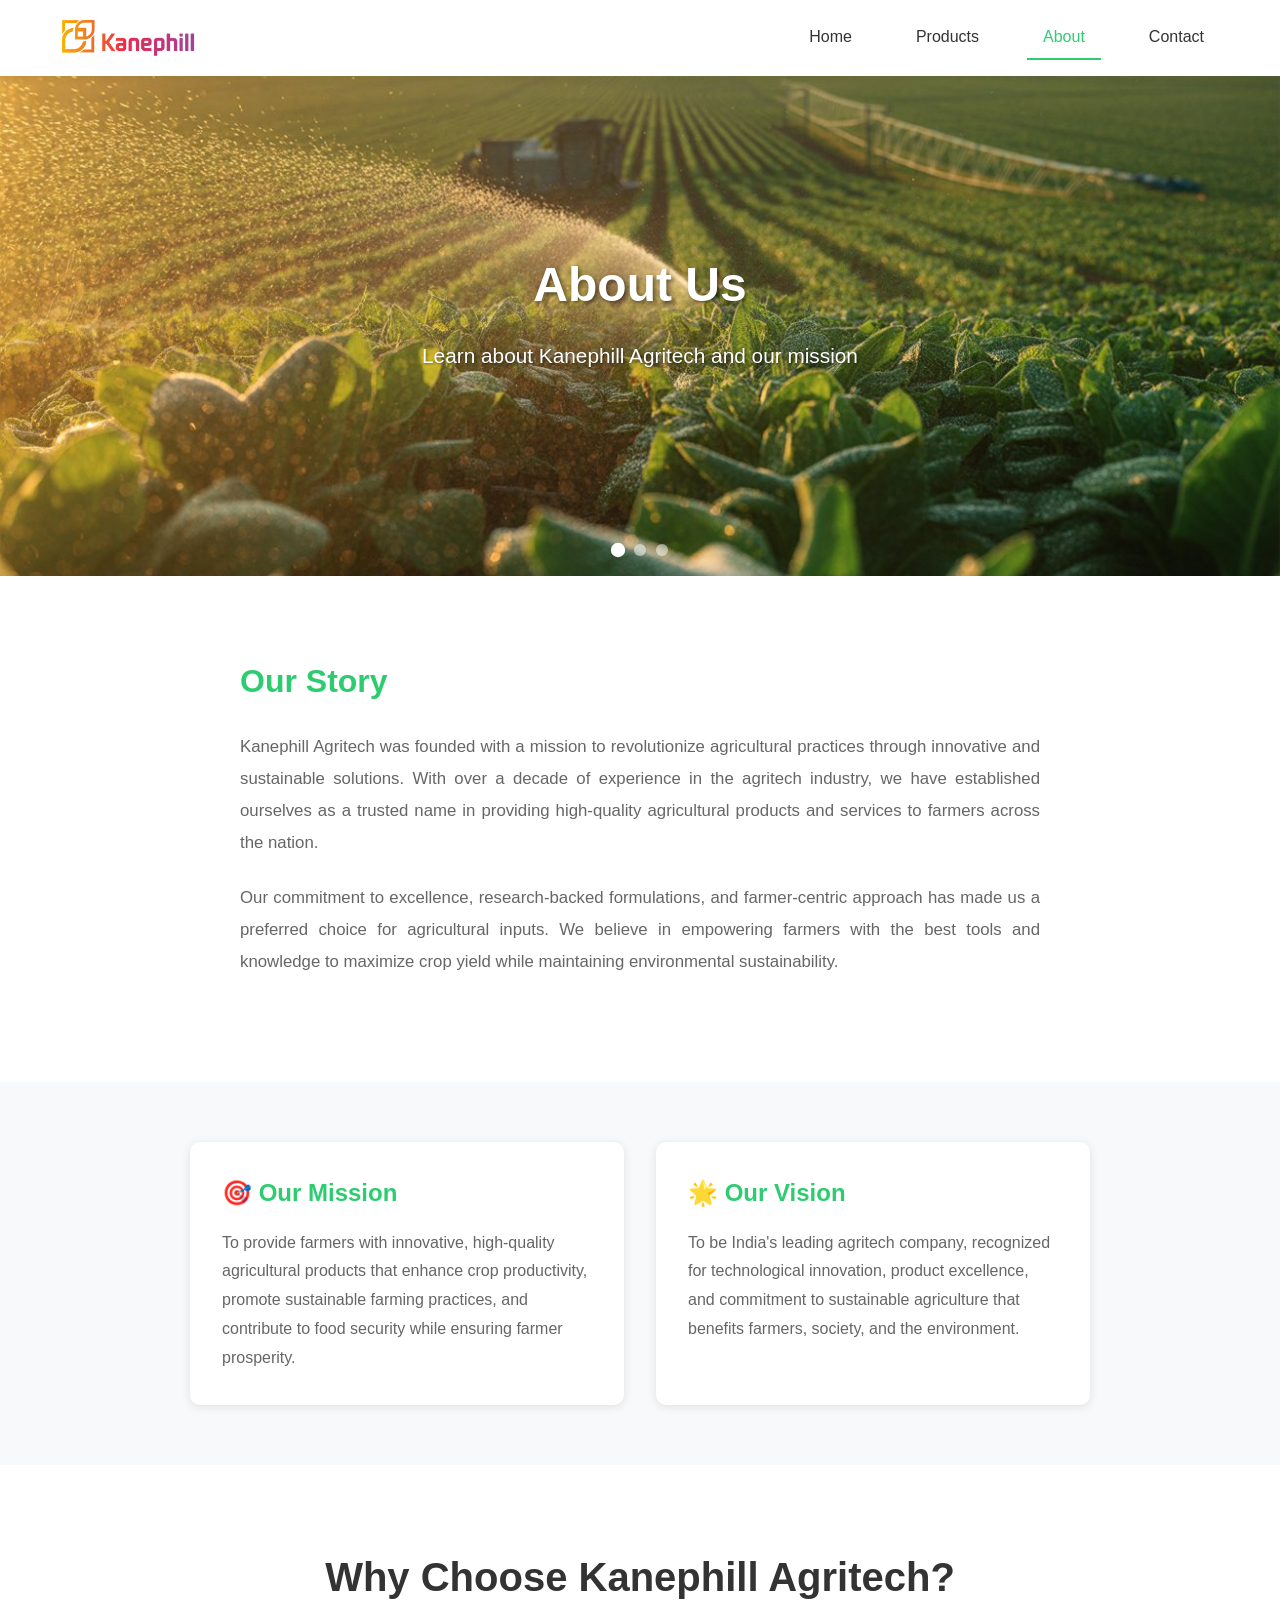
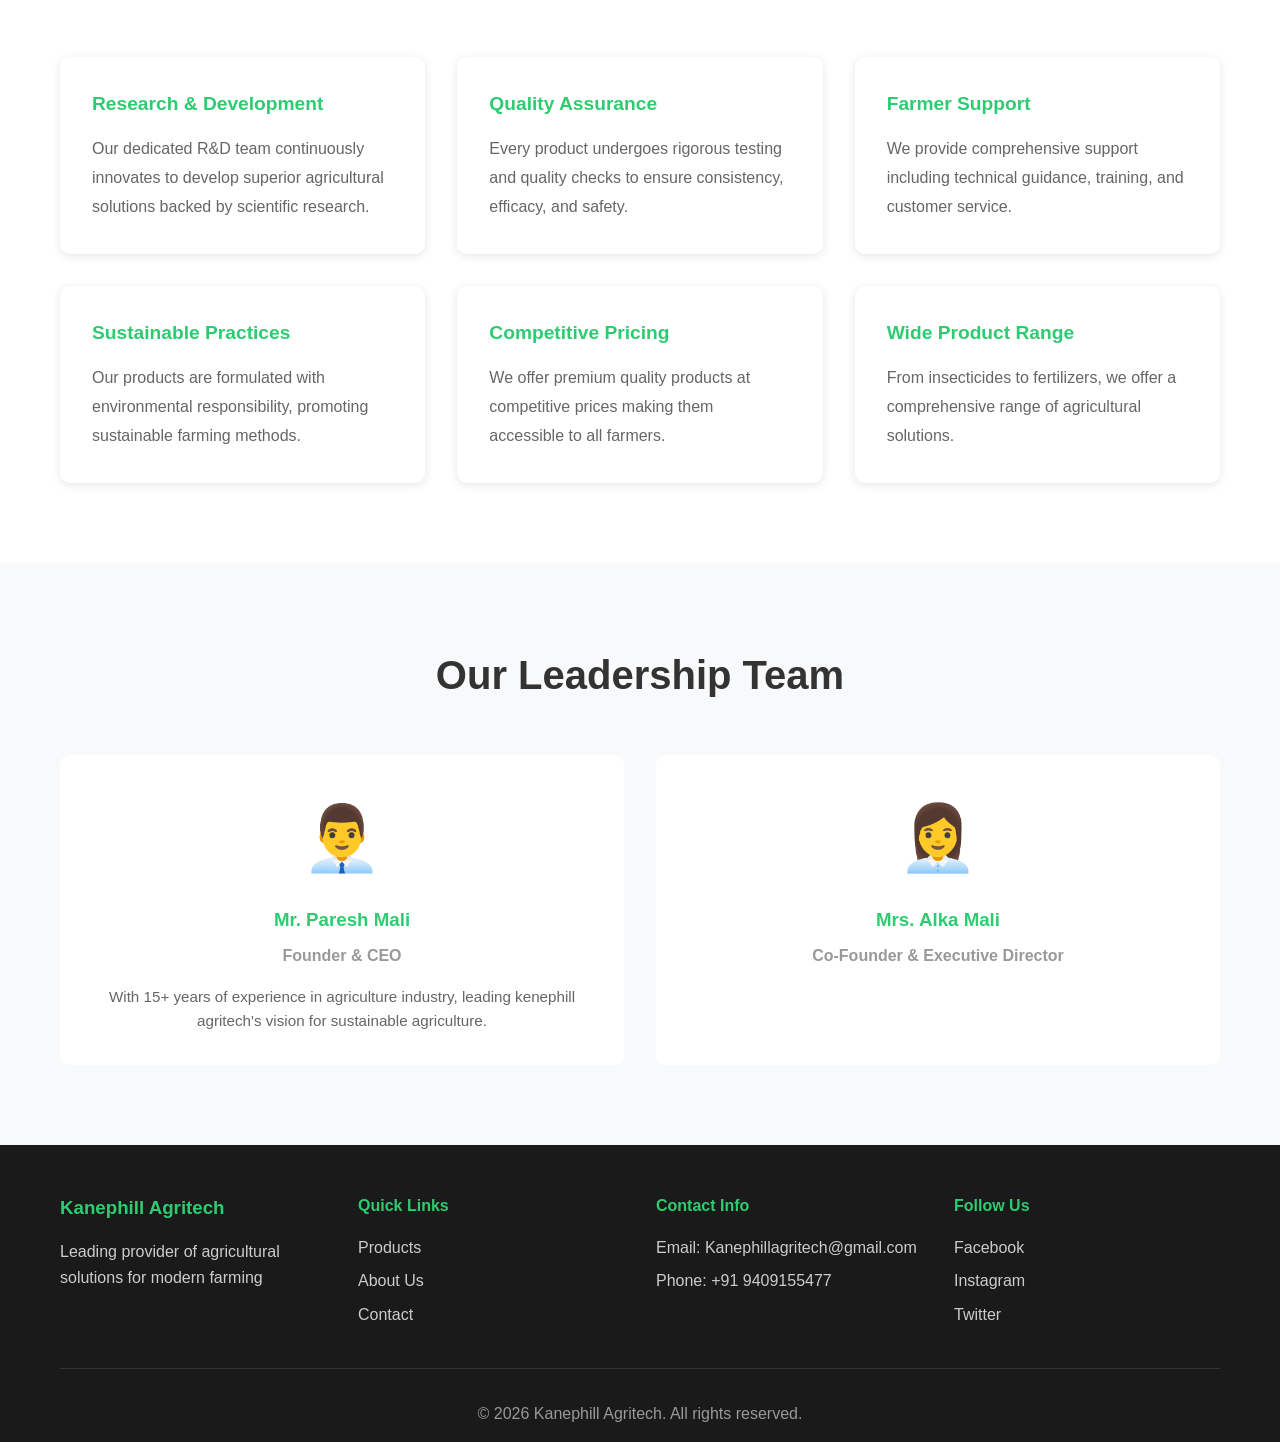
==== Assets/about.html @ 3b34ffd4 "Add files via upload" ====
<!DOCTYPE html>
<html lang="en">
<head>
    <meta charset="UTF-8">
    <meta name="viewport" content="width=device-width, initial-scale=1.0">
    <title>About Us - Kanephill Agritech</title>
    <meta name="description" content="Learn about Kanephill Agritech's mission, vision, and commitment to sustainable agricultural solutions for farmers across India.">
    <meta name="keywords" content="Kanephill Agritech about, agritech mission, sustainable farming, crop protection, agricultural innovation">
    <meta name="robots" content="index, follow">
    <link rel="canonical" href="about.html">
    <meta property="og:title" content="About Kanephill Agritech" />
    <meta property="og:description" content="Discover Kanephill Agritech's mission, vision, and sustainable farming approach for reliable agricultural products." />
    <meta property="og:image" content="Images/banner3.jpeg" />
    <meta property="og:url" content="about.html" />
    <meta property="og:site_name" content="Kanephill Agritech" />
    <meta property="og:type" content="website" />
    <meta property="og:locale" content="en_IN" />
    <meta name="twitter:card" content="summary_large_image" />
    <meta name="twitter:title" content="About Kanephill Agritech" />
    <meta name="twitter:description" content="Learn about Kanephill Agritech's mission, vision, and sustainable agricultural solutions." />
    <meta name="twitter:image" content="Images/banner3.jpeg" />
    <link rel="icon" href="Images/Logo2.png">
    <link rel="stylesheet" href="style.css">
    <script type="application/ld+json">
    {
        "@context": "https://schema.org",
        "@type": "Organization",
        "name": "Kanephill Agritech",
        "logo": "Images/Logo.png",
        "sameAs": ["https://www.facebook.com/people/Kanephill-Agritech-Private-Limited/61563167587419/"]
    }
    </script>
</head>
<body>
    <!-- Navigation Bar -->
<nav class="navbar">
    <div class="container">
        <div class="logo">
            <a href="../index.html">
                <img src="Images/Logo.png" alt="Kanephill Agritech Logo" class="logo-img">
            </a>
        </div>
        <div class="nav-menu" id="navMenu">
            <a href="../index.html">Home</a>
            <a href="products.html">Products</a>
            <a href="about.html" class="active">About</a>
            <a href="contact.html">Contact</a>
        </div>
        <div class="hamburger" id="hamburger">
            <span></span>
            <span></span>
            <span></span>
        </div>
    </div>
</nav>

    <!-- Page Header with Banner -->
    <div class="banner-slider">
        <div class="slides">
            <div class="slide">
                <img src="Images/banner3.jpeg" alt="About Banner">
                <div class="slide-content">
                    <h2>About Us</h2>
                    <p>Learn about Kanephill Agritech and our mission</p>
                </div>
            </div>
            <div class="slide">
                <img src="Images/banner2.jpeg" alt="About Banner 2">
                <div class="slide-content">
                    <h2>Our Vision</h2>
                    <p>Leading agricultural innovation for a sustainable future</p>
                </div>
            </div>
            <div class="slide">
                <img src="Images/banner1.webp" alt="About Banner 3">
                <div class="slide-content">
                    <h2>Our Commitment</h2>
                    <p>Quality products and expert support for farmers</p>
                </div>
            </div>
        </div>
        <div class="dots">
            <button class="dot active"></button>
            <button class="dot"></button>
            <button class="dot"></button>
        </div>
    </div>

    <!-- About Section -->
    <section class="about-section">
        <div class="container">
            <div class="about-content">
                <div class="about-text">
                    <h2>Our Story</h2>
                    <p>
                        Kanephill Agritech was founded with a mission to revolutionize agricultural practices through 
                        innovative and sustainable solutions. With over a decade of experience in the agritech industry, 
                        we have established ourselves as a trusted name in providing high-quality agricultural products 
                        and services to farmers across the nation.
                    </p>
                    <p>
                        Our commitment to excellence, research-backed formulations, and farmer-centric approach has made 
                        us a preferred choice for agricultural inputs. We believe in empowering farmers with the best tools 
                        and knowledge to maximize crop yield while maintaining environmental sustainability.
                    </p>
                </div>
            </div>
        </div>
    </section>

    <!-- Mission & Vision -->
    <section class="mission-vision">
        <div class="container">
            <div class="mv-grid">
                <div class="mv-card">
                    <h3>🎯 Our Mission</h3>
                    <p>
                        To provide farmers with innovative, high-quality agricultural products that enhance crop productivity, 
                        promote sustainable farming practices, and contribute to food security while ensuring farmer prosperity.
                    </p>
                </div>
                <div class="mv-card">
                    <h3>🌟 Our Vision</h3>
                    <p>
                        To be India's leading agritech company, recognized for technological innovation, product excellence, 
                        and commitment to sustainable agriculture that benefits farmers, society, and the environment.
                    </p>
                </div>
            </div>
        </div>
    </section>

    <!-- Why Choose Us -->
    <section class="why-choose-us">
        <div class="container">
            <h2>Why Choose Kanephill Agritech?</h2>
            <div class="choose-grid">
                <div class="choose-item">
                    <h3>Research & Development</h3>
                    <p>Our dedicated R&D team continuously innovates to develop superior agricultural solutions backed by scientific research.</p>
                </div>
                <div class="choose-item">
                    <h3>Quality Assurance</h3>
                    <p>Every product undergoes rigorous testing and quality checks to ensure consistency, efficacy, and safety.</p>
                </div>
                <div class="choose-item">
                    <h3>Farmer Support</h3>
                    <p>We provide comprehensive support including technical guidance, training, and customer service.</p>
                </div>
                <div class="choose-item">
                    <h3>Sustainable Practices</h3>
                    <p>Our products are formulated with environmental responsibility, promoting sustainable farming methods.</p>
                </div>
                <div class="choose-item">
                    <h3>Competitive Pricing</h3>
                    <p>We offer premium quality products at competitive prices making them accessible to all farmers.</p>
                </div>
                <div class="choose-item">
                    <h3>Wide Product Range</h3>
                    <p>From insecticides to fertilizers, we offer a comprehensive range of agricultural solutions.</p>
                </div>
            </div>
        </div>
    </section>

    <!-- Team Section -->
    <section class="team-section">
        <div class="container">
            <h2>Our Leadership Team</h2>
            <div class="team-grid">
                <div class="team-member">
                    <div class="member-avatar">👨‍💼</div>
                    <h3>Mr. Paresh Mali</h3>
                    <p class="member-position">Founder & CEO</p>
                    <p class="member-bio">With 15+ years of experience in agriculture industry, leading kenephill agritech's vision for sustainable agriculture.</p>
                </div>
                <div class="team-member">
                    <div class="member-avatar">👩‍💼</div>
                    <h3>Mrs. Alka Mali</h3>
                    <p class="member-position">Co-Founder & Executive Director</p>
                </div>
            </div>
        </div>
    </section>

        <!-- Developed for
Paresh Mali, Founder & MD — Kanephil Agritech

Website Developed By
Ankit Kushwaha — Freelance Developer

Project Executed By
Aurien Media
Rohit Shah — Founder & CEO

© All Rights Reserved by Aurien Media & Kanephil Agritech Pvt. Ltd. -->

    <!-- Footer -->
    <footer class="footer">
        <div class="container">
            <div class="footer-content">
                <div class="footer-section">
                    <h3>Kanephill Agritech</h3>
                    <p>Leading provider of agricultural solutions for modern farming</p>
                </div>
                <div class="footer-section">
                    <h4>Quick Links</h4>
                    <ul>
                        <li><a href="products.html">Products</a></li>
                        <li><a href="about.html">About Us</a></li>
                        <li><a href="contact.html">Contact</a></li>
                    </ul>
                </div>
                <div class="footer-section">
                    <h4>Contact Info</h4>
                    <p>Email: Kanephillagritech@gmail.com</p>
                    <p>Phone: +91 9409155477</p>
                </div>
                <div class="footer-section">
                    <h4>Follow Us</h4>
                    <ul>
                        <li><a href="https://www.facebook.com/people/Kanephill-Agritech-Private-Limited/61563167587419/">Facebook</a></li>
                        <li><a href="https://www.instagram.com/kanephill_agritech_pvt_ltd">Instagram</a></li>
                        <li><a href="https://x.com/KLimited87195">Twitter</a></li>
                    </ul>
                </div>
            </div>
            <div class="footer-bottom">
                <p>&copy; 2026 Kanephill Agritech. All rights reserved.</p>
            </div>
        </div>
    </footer>

    <script src="main.js"></script>
    <script src="banner-slider.js"></script>
</body>
</html>
---- Assets/style.css ----
/* Global Styles */
* {
    margin: 0;
    padding: 0;
    box-sizing: border-box;
}

:root {
    --primary-color: #2ecc71;
    --secondary-color: #27ae60;
    --text-color: #333;
    --light-bg: #f8f9fa;
    --border-color: #ddd;
    --shadow: 0 2px 10px rgba(0, 0, 0, 0.1);
    --transition: all 0.3s ease;
}

html {
    scroll-behavior: smooth;
}

body {
    font-family: 'Segoe UI', Tahoma, Geneva, Verdana, sans-serif;
    line-height: 1.6;
    color: var(--text-color);
    background-color: #fff;
}

.container {
    max-width: 1200px;
    margin: 0 auto;
    padding: 0 20px;
}

/* Navigation Bar */
.navbar {
    background-color: #fff;
    box-shadow: var(--shadow);
    position: sticky;
    top: 0;
    z-index: 100;
}

.logo {
    display: flex;
    align-items: center;
    gap: 0.5rem;
}

.logo a {
    display: flex;
    align-items: center;
}

/* Developed for
Paresh Mali, Founder & MD — Kanephil Agritech

Website Developed By
Ankit Kushwaha — Freelance Developer

Project Executed By
Aurien Media
Rohit Shah — Founder & CEO

© All Rights Reserved by Aurien Media & Kanephil Agritech Pvt. Ltd. */

.logo-img {
    height: 40px;
    width: auto;
    object-fit: contain;
    transition: var(--transition);
}

.logo-img:hover {
    transform: scale(1.05);
}

@media (max-width: 480px) {
    .logo-img {
        height: 40px;
    }
}

.navbar .container {
    display: flex;
    justify-content: space-between;
    align-items: center;
    padding: 1rem 20px;
}

.logo h1 {
    color: var(--primary-color);
    font-size: 1.8rem;
    font-weight: 700;
}

.nav-menu {
    display: flex;
    gap: 2rem;
}

.nav-menu a {
    text-decoration: none;
    color: var(--text-color);
    font-weight: 500;
    transition: var(--transition);
    padding: 0.5rem 1rem;
}

.nav-menu a:hover,
.nav-menu a.active {
    color: var(--primary-color);
    border-bottom: 2px solid var(--primary-color);
}

.hamburger {
    display: none;
    flex-direction: column;
    cursor: pointer;
}

.hamburger span {
    width: 25px;
    height: 3px;
    background-color: var(--text-color);
    margin: 5px 0;
    transition: var(--transition);
    border-radius: 2px;
}

.hamburger.active span:nth-child(1) {
    transform: rotate(45deg) translate(10px, 10px);
}

.hamburger.active span:nth-child(2) {
    opacity: 0;
}

.hamburger.active span:nth-child(3) {
    transform: rotate(-45deg) translate(7px, -7px);
}

/* Banner Slider - Simple Right to Left */
.banner-slider {
    width: 100%;
    height: 500px;
    position: relative;
    overflow: hidden;
}

.banner-slider .slides {
    display: flex;
    width: 300%;
    height: 100%;
    transition: transform 0.8s ease-in-out;
}

.banner-slider .slide {
    width: 33.333%;
    height: 100%;
    position: relative;
}

.banner-slider .slide img {
    width: 100%;
    height: 100%;
    object-fit: cover;
}

.banner-slider .slide-content {
    position: absolute;
    top: 50%;
    left: 50%;
    transform: translate(-50%, -50%);
    text-align: center;
    color: white;
    z-index: 2;
    padding: 20px;
    width: 80%;
}

.banner-slider .slide-content h2 {
    font-size: 3rem;
    margin-bottom: 1rem;
    text-shadow: 2px 2px 4px rgba(0, 0, 0, 0.5);
}

.banner-slider .slide-content p {
    font-size: 1.3rem;
    margin-bottom: 2rem;
    text-shadow: 1px 1px 3px rgba(0, 0, 0, 0.5);
}

.banner-slider .dots {
    position: absolute;
    bottom: 20px;
    left: 50%;
    transform: translateX(-50%);
    display: flex;
    gap: 10px;
    z-index: 3;
}

.banner-slider .dot {
    width: 12px;
    height: 12px;
    border-radius: 50%;
    background-color: rgba(255, 255, 255, 0.5);
    cursor: pointer;
    transition: all 0.3s ease;
    border: none;
}

.banner-slider .dot.active,
.banner-slider .dot:hover {
    background-color: white;
    transform: scale(1.2);
}

@media (max-width: 768px) {
    .banner-slider {
        height: 400px;
    }

    .banner-slider .slide-content h2 {
        font-size: 2rem;
    }

    .banner-slider .slide-content p {
        font-size: 1rem;
    }
}

@media (max-width: 480px) {
    .banner-slider {
        height: 300px;
    }

    .banner-slider .slide-content h2 {
        font-size: 1.5rem;
    }
}

/* Hero Section */
.hero {
    background: linear-gradient(135deg, var(--primary-color) 0%, var(--secondary-color) 100%);
    color: white;
    padding: 100px 20px;
    text-align: center;
    min-height: 500px;
    display: flex;
    align-items: center;
    justify-content: center;
}

.hero-content h2 {
    font-size: 3rem;
    margin-bottom: 1rem;
    animation: slideInDown 0.8s ease;
}

.hero-content p {
    font-size: 1.3rem;
    margin-bottom: 2rem;
    animation: slideInUp 0.8s ease;
}

@keyframes slideInDown {
    from {
        opacity: 0;
        transform: translateY(-30px);
    }

    to {
        opacity: 1;
        transform: translateY(0);
    }
}

@keyframes slideInUp {
    from {
        opacity: 0;
        transform: translateY(30px);
    }

    to {
        opacity: 1;
        transform: translateY(0);
    }
}

/* Buttons */
.btn {
    display: inline-block;
    padding: 12px 30px;
    border-radius: 5px;
    text-decoration: none;
    font-weight: 600;
    transition: var(--transition);
    border: none;
    cursor: pointer;
    font-size: 1rem;
}

.btn-primary {
    background-color: white;
    color: var(--primary-color);
}

.btn-primary:hover {
    background-color: var(--light-bg);
    transform: translateY(-3px);
    box-shadow: var(--shadow);
}

.btn-secondary {
    background-color: var(--primary-color);
    color: white;
}

.btn-secondary:hover {
    background-color: var(--secondary-color);
    transform: translateY(-3px);
    box-shadow: var(--shadow);
}

/* Featured Products Section - Home Page */
.featured-products {
    padding: 80px 20px;
    background-color: var(--light-bg);
}

.featured-products .container {
    max-width: 1400px;
    margin: 0 auto;
}

.featured-products h2 {
    text-align: center;
    font-size: 2.5rem;
    margin-bottom: 3rem;
    color: var(--text-color);
}

.products-grid {
    display: grid;
    grid-template-columns: repeat(5, 1fr);
    gap: 1rem;
}

@media (max-width: 1024px) {
    .products-grid {
        grid-template-columns: repeat(2, 1fr);
    }
}

@media (max-width: 600px) {
    .products-grid {
        grid-template-columns: 1fr;
    }
}

.product-card {
    background-color: white;
    padding: 2rem 1rem;
    border-radius: 10px;
    text-align: center;
    box-shadow: var(--shadow);
    transition: var(--transition);
}

.product-card:hover {
    transform: translateY(-10px);
    box-shadow: 0 10px 25px rgba(0, 0, 0, 0.15);
}

.category-image {
    width: 100%;
    height: 150px;
    display: flex;
    align-items: center;
    justify-content: center;
    margin-bottom: 1rem;
    overflow: hidden;
}

.category-image img {
    max-width: 100%;
    max-height: 100%;
    width: auto;
    height: auto;
    object-fit: contain;
    transition: var(--transition);
}

.product-card:hover .category-image img {
    transform: scale(1.1);
}

.product-icon {
    font-size: 3rem;
    margin-bottom: 1rem;
}

.product-card h3 {
    color: var(--primary-color);
    margin-bottom: 1rem;
    font-size: 1.4rem;
}

.product-card p {
    color: #666;
    margin-bottom: 1.5rem;
    line-height: 1.8;
}

/* Why Choose Us Section */
.why-us {
    padding: 80px 20px;
    background-color: white;
}

.why-us h2 {
    text-align: center;
    font-size: 2.5rem;
    margin-bottom: 3rem;
    color: var(--text-color);
}

.features-grid {
    display: grid;
    grid-template-columns: repeat(auto-fit, minmax(250px, 1fr));
    gap: 2rem;
}

.feature {
    text-align: center;
    padding: 2rem;
    border-radius: 10px;
    background-color: var(--light-bg);
    transition: var(--transition);
}

.feature:hover {
    background-color: var(--primary-color);
    color: white;
    transform: translateY(-5px);
}

.feature-icon {
    font-size: 3rem;
    margin-bottom: 1rem;
}

.feature h3 {
    margin-bottom: 1rem;
    font-size: 1.3rem;
}

.feature p {
    color: #666;
    line-height: 1.8;
}

.feature:hover p {
    color: white;
}

/* Statistics Section */
.statistics {
    padding: 80px 20px;
    background: linear-gradient(135deg, var(--primary-color) 0%, var(--secondary-color) 100%);
    color: white;
}

.statistics h2 {
    text-align: center;
    font-size: 2.5rem;
    margin-bottom: 3rem;
}

.stats-grid {
    display: grid;
    grid-template-columns: repeat(auto-fit, minmax(250px, 1fr));
    gap: 2rem;
}

.stat-card {
    background-color: rgba(255, 255, 255, 0.1);
    padding: 2rem;
    border-radius: 10px;
    text-align: center;
    border: 1px solid rgba(255, 255, 255, 0.2);
    transition: var(--transition);
}

.stat-card:hover {
    background-color: rgba(255, 255, 255, 0.2);
    transform: translateY(-5px);
}

.stat-number {
    font-size: 2.5rem;
    font-weight: 700;
    margin-bottom: 0.5rem;
}

.stat-label {
    font-size: 1.1rem;
    font-weight: 500;
}

/* CTA Section */
.cta-section {
    padding: 60px 20px;
    text-align: center;
    background-color: var(--light-bg);
}

.cta-section h2 {
    font-size: 2rem;
    margin-bottom: 1rem;
    color: var(--text-color);
}

.cta-section p {
    font-size: 1.1rem;
    margin-bottom: 2rem;
    color: #666;
}

.cta-buttons {
    display: flex;
    gap: 1rem;
    justify-content: center;
    flex-wrap: wrap;
}

/* PAGE HEADER - Used on all pages */
.page-header {
    background: linear-gradient(135deg, var(--primary-color) 0%, var(--secondary-color) 100%);
    color: white;
    padding: 60px 20px;
    text-align: center;
    min-height: 250px;
    display: flex;
    align-items: center;
    justify-content: center;
}

.page-header h1 {
    font-size: 2.5rem;
    margin-bottom: 1rem;
}

.page-header p {
    font-size: 1.2rem;
}

/* PRODUCTS PAGE STYLES */
.filter-section {
    padding: 40px 20px;
    background-color: white;
    text-align: center;
}

.filter-section h2 {
    margin-bottom: 2rem;
    color: var(--text-color);
}

.filter-buttons {
    display: flex;
    gap: 1rem;
    justify-content: center;
    flex-wrap: wrap;
}

.filter-btn {
    padding: 10px 20px;
    border: 2px solid var(--primary-color);
    background-color: white;
    color: var(--primary-color);
    border-radius: 25px;
    cursor: pointer;
    font-weight: 600;
    transition: var(--transition);
}

.filter-btn:hover,
.filter-btn.active {
    background-color: var(--primary-color);
    color: white;
}

.products-section {
    padding: 60px 20px;
    background-color: var(--light-bg);
}

.products-grid-large {
    display: grid;
    grid-template-columns: repeat(auto-fill, minmax(350px, 1fr));
    gap: 2rem;
}

.product-item {
    background-color: #F1F1F1;
    border-radius: 10px;
    overflow: hidden;
    box-shadow: var(--shadow);
    transition: var(--transition);
    animation: fadeInUp 0.6s ease-out;
}

.product-item:hover {
    transform: translateY(-10px);
    box-shadow: 0 15px 30px rgba(0, 0, 0, 0.2);
}

.product-image {
    background: white;
    height: 200px;
    display: flex;
    align-items: center;
    justify-content: center;
    overflow: hidden;
    position: relative;
}

.product-image img {
    max-width: 100%;
    max-height: 100%;
    width: auto;
    height: auto;
    object-fit: contain;
    transition: var(--transition);
    filter: drop-shadow(0 2px 4px rgba(0, 0, 0, 0.2));
}

.product-item:hover .product-image img {
    transform: scale(1.1);
    filter: drop-shadow(0 4px 8px rgba(0, 0, 0, 0.3));
}

/* Developed for
Paresh Mali, Founder & MD — Kanephil Agritech

Website Developed By
Ankit Kushwaha — Freelance Developer

Project Executed By
Aurien Media
Rohit Shah — Founder & CEO

© All Rights Reserved by Aurien Media & Kanephil Agritech Pvt. Ltd. */

.product-image-placeholder {
    background: linear-gradient(135deg, #e8f5e9 0%, #c8e6c9 100%);
    display: flex;
    align-items: center;
    justify-content: center;
    height: 200px;
    width: 100%;
}

.product-image-placeholder img {
    max-width: 80%;
    max-height: 80%;
    object-fit: contain;
    filter: drop-shadow(0 2px 4px rgba(0, 0, 0, 0.1));
}

.product-icon-large {
    font-size: 3.5rem;
}

.product-details {
    padding: 1.5rem;
}

.product-details h3 {
    color: #000000;
    margin-bottom: 0.5rem;
    font-size: 1.3rem;
}

.product-code {
    color: #000000;
    font-size: 0.9rem;
    margin-bottom: 0.5rem;
}

.product-description {
    color: #666;
    margin-bottom: 1rem;
    font-size: 0.95rem;
}

.product-specs {
    background-color: var(--light-bg);
    padding: 1rem;
    border-radius: 5px;
    margin-bottom: 1rem;
    font-size: 0.9rem;
}

.product-specs p {
    margin-bottom: 0.5rem;
    color: #555;
}

.product-specs p:last-child {
    margin-bottom: 0;
}

.product-footer {
    display: flex;
    justify-content: space-between;
    align-items: center;
    margin-top: 1rem;
    padding-top: 1rem;
    border-top: 1px solid var(--border-color);
}

.price {
    font-size: 1.3rem;
    font-weight: 700;
    color: var(--primary-color);
}

/* ABOUT PAGE STYLES */
.about-section {
    padding: 80px 20px;
    background-color: white;
}

.about-content {
    max-width: 800px;
    margin: 0 auto;
}

.about-text h2 {
    color: var(--primary-color);
    font-size: 2rem;
    margin-bottom: 1.5rem;
}

.about-text p {
    color: #666;
    font-size: 1.05rem;
    line-height: 1.9;
    margin-bottom: 1.5rem;
    text-align: justify;
}

.mission-vision {
    padding: 60px 20px;
    background-color: var(--light-bg);
}

.mv-grid {
    display: grid;
    grid-template-columns: repeat(auto-fit, minmax(300px, 1fr));
    gap: 2rem;
    max-width: 900px;
    margin: 0 auto;
}

.mv-card {
    background-color: white;
    padding: 2rem;
    border-radius: 10px;
    box-shadow: var(--shadow);
    transition: var(--transition);
}

.mv-card:hover {
    transform: translateY(-5px);
    box-shadow: 0 10px 25px rgba(0, 0, 0, 0.15);
}

.mv-card h3 {
    color: var(--primary-color);
    margin-bottom: 1rem;
    font-size: 1.5rem;
}

.mv-card p {
    color: #666;
    line-height: 1.8;
}

.values-section {
    padding: 80px 20px;
    background-color: white;
}

.values-section h2 {
    text-align: center;
    font-size: 2.5rem;
    margin-bottom: 3rem;
    color: var(--text-color);
}

.values-grid {
    display: grid;
    grid-template-columns: repeat(auto-fit, minmax(250px, 1fr));
    gap: 2rem;
}

.value-item {
    text-align: center;
    padding: 2rem;
    background-color: var(--light-bg);
    border-radius: 10px;
    transition: var(--transition);
}

.value-item:hover {
    background-color: var(--primary-color);
    color: white;
    transform: translateY(-5px);
}

.value-icon {
    font-size: 3rem;
    margin-bottom: 1rem;
}

.value-item h3 {
    margin-bottom: 0.5rem;
    color: var(--primary-color);
}

.value-item:hover h3 {
    color: white;
}

.value-item p {
    color: #666;
}

.value-item:hover p {
    color: white;
}

.why-choose-us {
    padding: 80px 20px;
    background-color: white;
}

.why-choose-us h2 {
    text-align: center;
    font-size: 2.5rem;
    margin-bottom: 3rem;
    color: var(--text-color);
}

.choose-grid {
    display: grid;
    grid-template-columns: repeat(auto-fit, minmax(280px, 1fr));
    gap: 2rem;
}

.choose-item {
    background-color: white;
    padding: 2rem;
    border-radius: 10px;
    box-shadow: var(--shadow);
    transition: var(--transition);
}

.choose-item:hover {
    transform: translateY(-5px);
    box-shadow: 0 10px 25px rgba(0, 0, 0, 0.15);
}

.choose-item h3 {
    color: var(--primary-color);
    margin-bottom: 1rem;
    font-size: 1.2rem;
}

.choose-item p {
    color: #666;
    line-height: 1.8;
}

.team-section {
    padding: 80px 20px;
    background-color: var(--light-bg);
}

.team-section h2 {
    text-align: center;
    font-size: 2.5rem;
    margin-bottom: 3rem;
    color: var(--text-color);
}

.team-grid {
    display: grid;
    grid-template-columns: repeat(auto-fit, minmax(280px, 1fr));
    gap: 2rem;
}

.team-member {
    background-color: white;
    padding: 2rem;
    border-radius: 10px;
    text-align: center;
    transition: var(--transition);
}

.team-member:hover {
    background-color: var(--primary-color);
    color: white;
    transform: translateY(-5px);
}

.member-avatar {
    font-size: 4rem;
    margin-bottom: 1rem;
}

.team-member h3 {
    color: var(--primary-color);
    margin-bottom: 0.5rem;
}

.team-member:hover h3 {
    color: white;
}

.member-position {
    color: #999;
    font-weight: 600;
    margin-bottom: 1rem;
}

.team-member:hover .member-position {
    color: rgba(255, 255, 255, 0.8);
}

.member-bio {
    color: #666;
    font-size: 0.95rem;
    line-height: 1.6;
}

.team-member:hover .member-bio {
    color: white;
}

/* CONTACT PAGE STYLES */
.contact-info {
    padding: 60px 20px;
    background-color: white;
}

.info-grid {
    display: grid;
    grid-template-columns: repeat(auto-fit, minmax(280px, 1fr));
    gap: 2rem;
}

.info-card {
    background-color: var(--light-bg);
    padding: 2rem;
    border-radius: 10px;
    text-align: center;
    transition: var(--transition);
}

.info-card:hover {
    background-color: var(--primary-color);
    color: white;
    transform: translateY(-5px);
}

.info-icon {
    font-size: 3rem;
    margin-bottom: 1rem;
}

.info-card h3 {
    color: var(--primary-color);
    margin-bottom: 1rem;
    font-size: 1.3rem;
}

.info-card:hover h3 {
    color: white;
}

.info-card p {
    color: #666;
    margin-bottom: 0.5rem;
    font-size: 0.95rem;
}

.info-card:hover p {
    color: white;
}

.faq-section {
    padding: 80px 20px;
    background-color: var(--light-bg);
}

.faq-section h2 {
    text-align: center;
    font-size: 2.5rem;
    margin-bottom: 3rem;
    color: var(--text-color);
}

.faq-grid {
    display: grid;
    grid-template-columns: repeat(auto-fit, minmax(280px, 1fr));
    gap: 2rem;
}

.faq-item {
    background-color: white;
    padding: 1.5rem;
    border-radius: 10px;
    transition: var(--transition);
}

.faq-item:hover {
    background-color: var(--primary-color);
    color: white;
    transform: translateY(-3px);
}

.faq-item h3 {
    color: var(--primary-color);
    margin-bottom: 1rem;
    font-size: 1.1rem;
}

.faq-item:hover h3 {
    color: white;
}

.faq-item p {
    color: #666;
    font-size: 0.95rem;
    line-height: 1.6;
}

.faq-item:hover p {
    color: white;
}

.map-section {
    padding: 80px 20px;
    background-color: var(--light-bg);
}

.map-section h2 {
    text-align: center;
    font-size: 2.5rem;
    margin-bottom: 3rem;
    color: var(--text-color);
}

.map-container {
    max-width: 900px;
    margin: 0 auto;
    border-radius: 10px;
    overflow: hidden;
    box-shadow: var(--shadow);
}

/* Footer */
.footer {
    background-color: #1a1a1a;
    color: white;
    padding: 3rem 20px 1rem;
}

.footer-content {
    display: grid;
    grid-template-columns: repeat(auto-fit, minmax(250px, 1fr));
    gap: 2rem;
    margin-bottom: 2rem;
}

.footer-section h3,
.footer-section h4 {
    color: var(--primary-color);
    margin-bottom: 1rem;
}

.footer-section p {
    color: #ccc;
    margin-bottom: 0.5rem;
}

.footer-section ul {
    list-style: none;
}

.footer-section ul li {
    margin-bottom: 0.5rem;
}

.footer-section a {
    color: #ccc;
    text-decoration: none;
    transition: var(--transition);
}

.footer-section a:hover {
    color: var(--primary-color);
}

.footer-bottom {
    text-align: center;
    padding-top: 2rem;
    border-top: 1px solid #333;
    color: #999;
}

/* Scroll to Top Button */
.scroll-to-top {
    position: fixed;
    bottom: 30px;
    right: 30px;
    width: 50px;
    height: 50px;
    background-color: var(--primary-color);
    color: white;
    border: none;
    border-radius: 50%;
    font-size: 1.5rem;
    cursor: pointer;
    display: none;
    z-index: 99;
    transition: var(--transition);
    box-shadow: var(--shadow);
}

.scroll-to-top:hover {
    background-color: var(--secondary-color);
    transform: translateY(-3px);
}

/* Animations */
.animate-in {
    animation: fadeInUp 0.6s ease-out;
}

@keyframes fadeInUp {
    from {
        opacity: 0;
        transform: translateY(30px);
    }

    to {
        opacity: 1;
        transform: translateY(0);
    }
}

/* Form Validation */
input.error,
textarea.error {
    border-color: #e74c3c !important;
    background-color: #fadbd8;
}

.success-message {
    background-color: #d4edda;
    color: #155724;
    padding: 12px 20px;
    border-radius: 5px;
    margin-top: 20px;
    border: 1px solid #c3e6cb;
    animation: fadeInUp 0.3s ease-out;
}

/* Responsive Design */
@media (max-width: 768px) {
    .hamburger {
        display: flex;
    }

    .nav-menu {
        display: none;
        position: absolute;
        top: 70px;
        left: 0;
        width: 100%;
        flex-direction: column;
        background-color: white;
        padding: 1rem;
        box-shadow: var(--shadow);
        gap: 0;
    }

    /* Developed for
Paresh Mali, Founder & MD — Kanephil Agritech

Website Developed By
Ankit Kushwaha — Freelance Developer

Project Executed By
Aurien Media
Rohit Shah — Founder & CEO

© All Rights Reserved by Aurien Media & Kanephil Agritech Pvt. Ltd. */

    .nav-menu.active {
        display: flex;
    }

    .nav-menu a {
        padding: 1rem;
        border-bottom: 1px solid var(--border-color);
    }

    .hero-content h2 {
        font-size: 2rem;
    }

    .hero-content p {
        font-size: 1rem;
    }

    .featured-products h2,
    .why-us h2,
    .statistics h2,
    .values-section h2,
    .why-choose-us h2,
    .team-section h2,
    .faq-section h2,
    .map-section h2 {
        font-size: 2rem;
    }

    .products-grid,
    .features-grid,
    .stats-grid,
    .values-grid,
    .choose-grid,
    .team-grid,
    .info-grid,
    .faq-grid,
    .mv-grid {
        grid-template-columns: 1fr;
        gap: 1.5rem;
    }

    .hero {
        min-height: 350px;
        padding: 50px 20px;
    }

    .page-header {
        min-height: 200px;
        padding: 40px 20px;
    }

    .page-header h1 {
        font-size: 1.8rem;
    }

    .products-grid-large {
        grid-template-columns: 1fr;
    }

    .cta-buttons {
        flex-direction: column;
    }

    .cta-buttons .btn {
        width: 100%;
    }

    .form-wrapper {
        padding: 1.5rem;
    }

    .form-row {
        grid-template-columns: 1fr;
    }

    .filter-buttons {
        flex-direction: column;
    }

    .filter-btn {
        width: 100%;
    }
}

@media (max-width: 480px) {
    .logo h1 {
        font-size: 1.3rem;
    }

    .hero-content h2 {
        font-size: 1.5rem;
    }

    .featured-products,
    .why-us,
    .statistics,
    .values-section,
    .why-choose-us,
    .team-section,
    .contact-info,
    .contact-form-section,
    .faq-section,
    .map-section,
    .about-section,
    .mission-vision {
        padding: 40px 20px;
    }

    .btn {
        padding: 10px 20px;
        font-size: 0.9rem;
    }

    .product-footer {
        flex-direction: column;
        align-items: flex-start;
        gap: 1rem;
    }

    .product-footer .btn {
        width: 100%;
    }

    .stat-number {
        font-size: 2rem;
    }

    .mv-card,
    .choose-item,
    .team-member,
    .info-card,
    .faq-item {
        padding: 1.5rem;
    }

    .filter-section h2 {
        font-size: 1.5rem;
    }
}
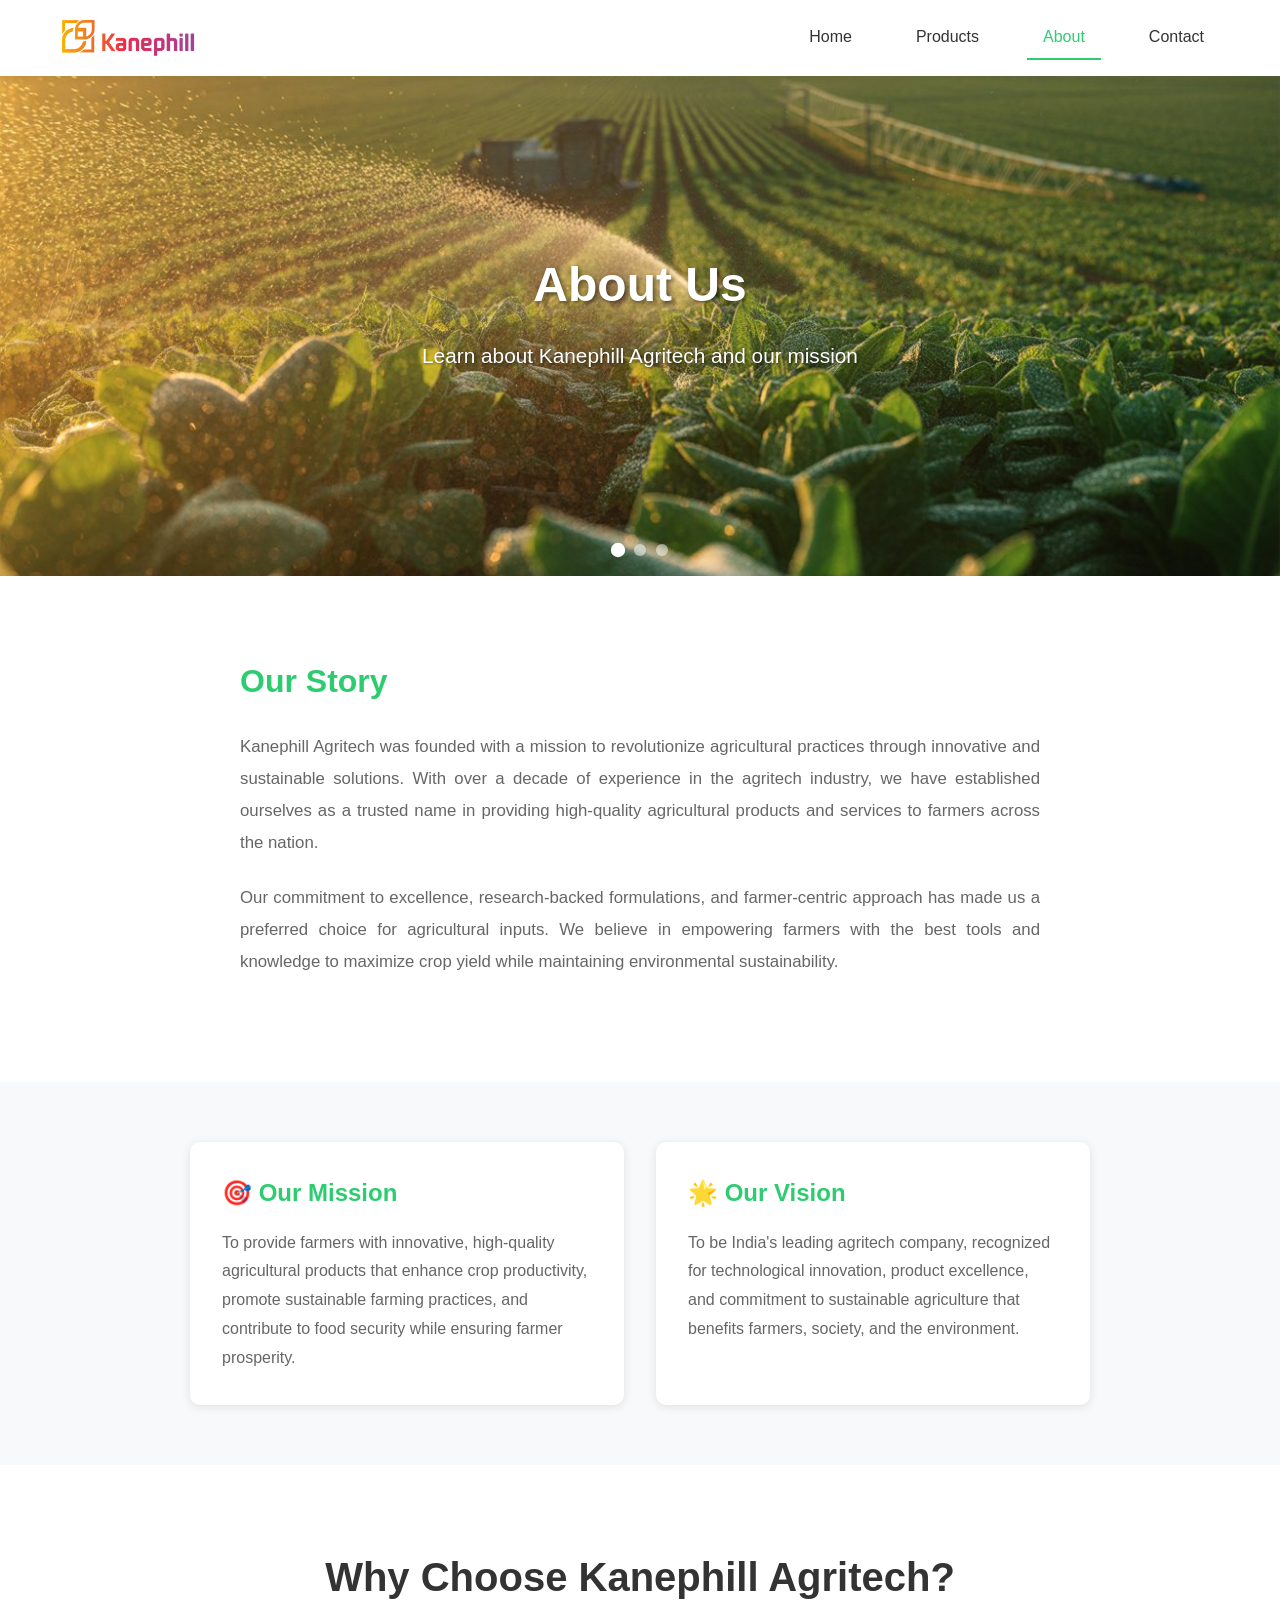
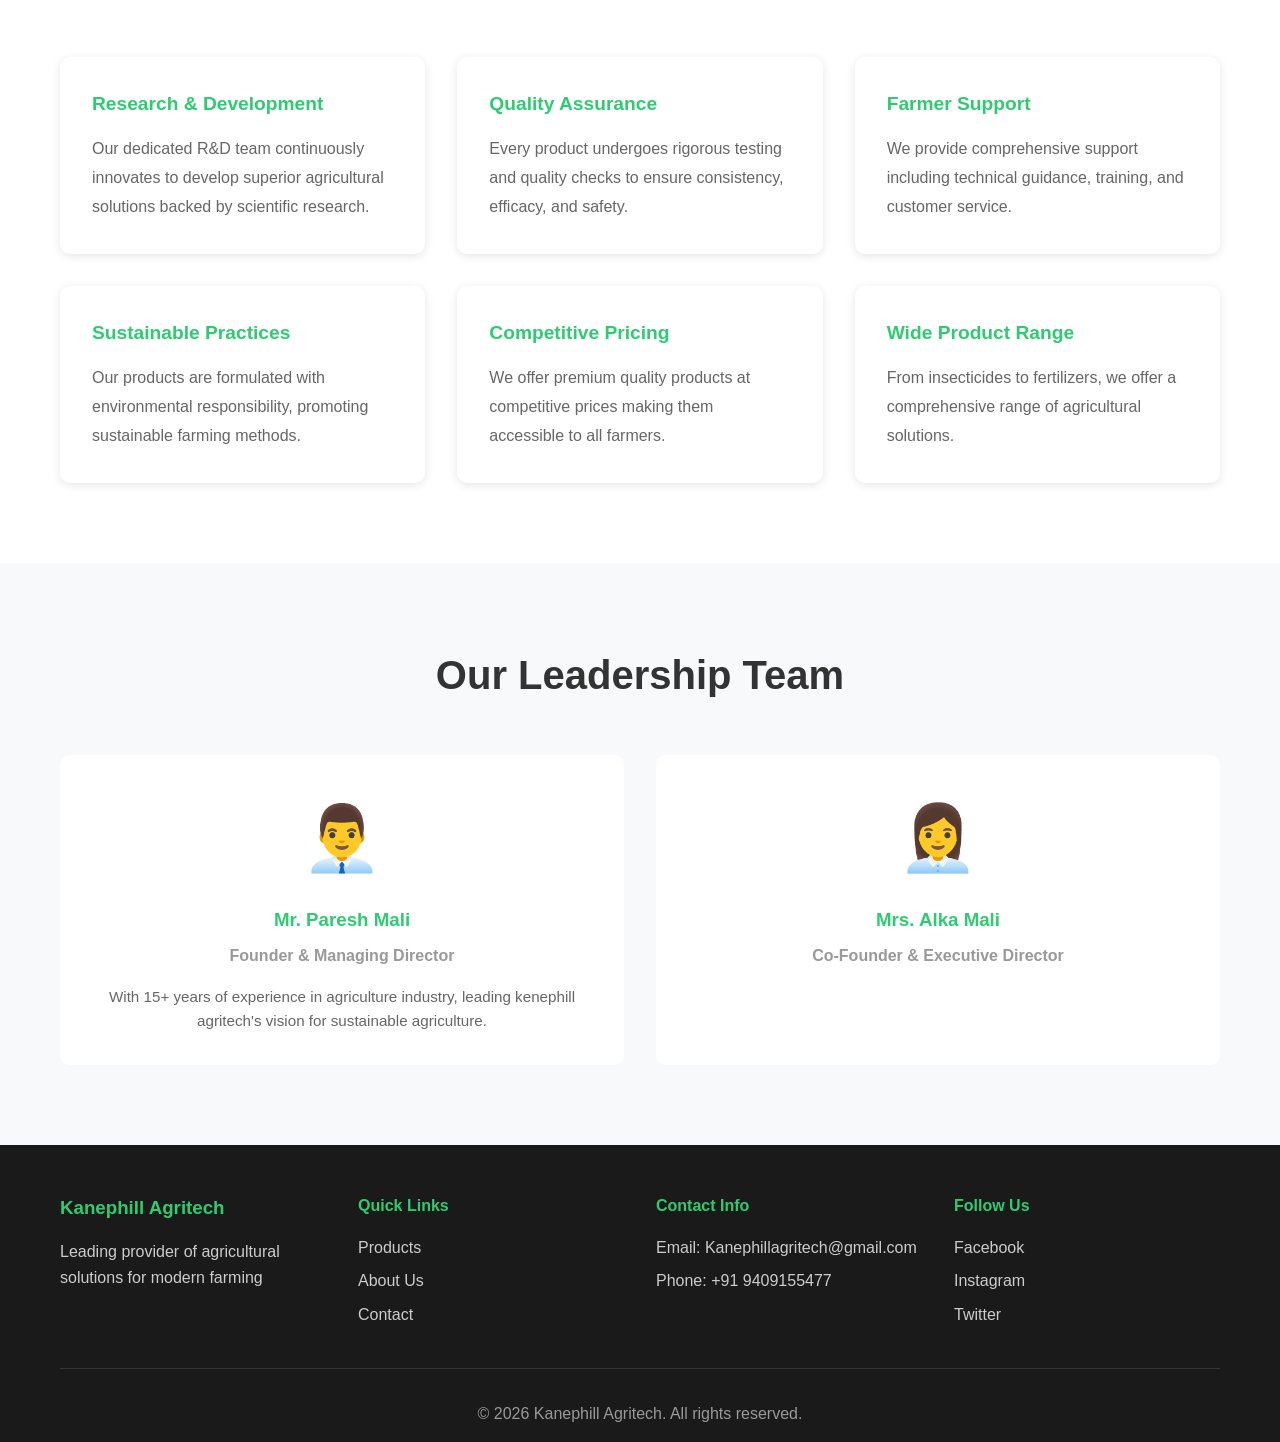
==== commit 623b4082: "Add files via upload" ====
--- a/Assets/about.html
+++ b/Assets/about.html
@@ -171,7 +171,7 @@
                 <div class="team-member">
                     <div class="member-avatar">👨‍💼</div>
                     <h3>Mr. Paresh Mali</h3>
-                    <p class="member-position">Founder & CEO</p>
+                    <p class="member-position">Founder & Managing Director</p>
                     <p class="member-bio">With 15+ years of experience in agriculture industry, leading kenephill agritech's vision for sustainable agriculture.</p>
                 </div>
                 <div class="team-member">
